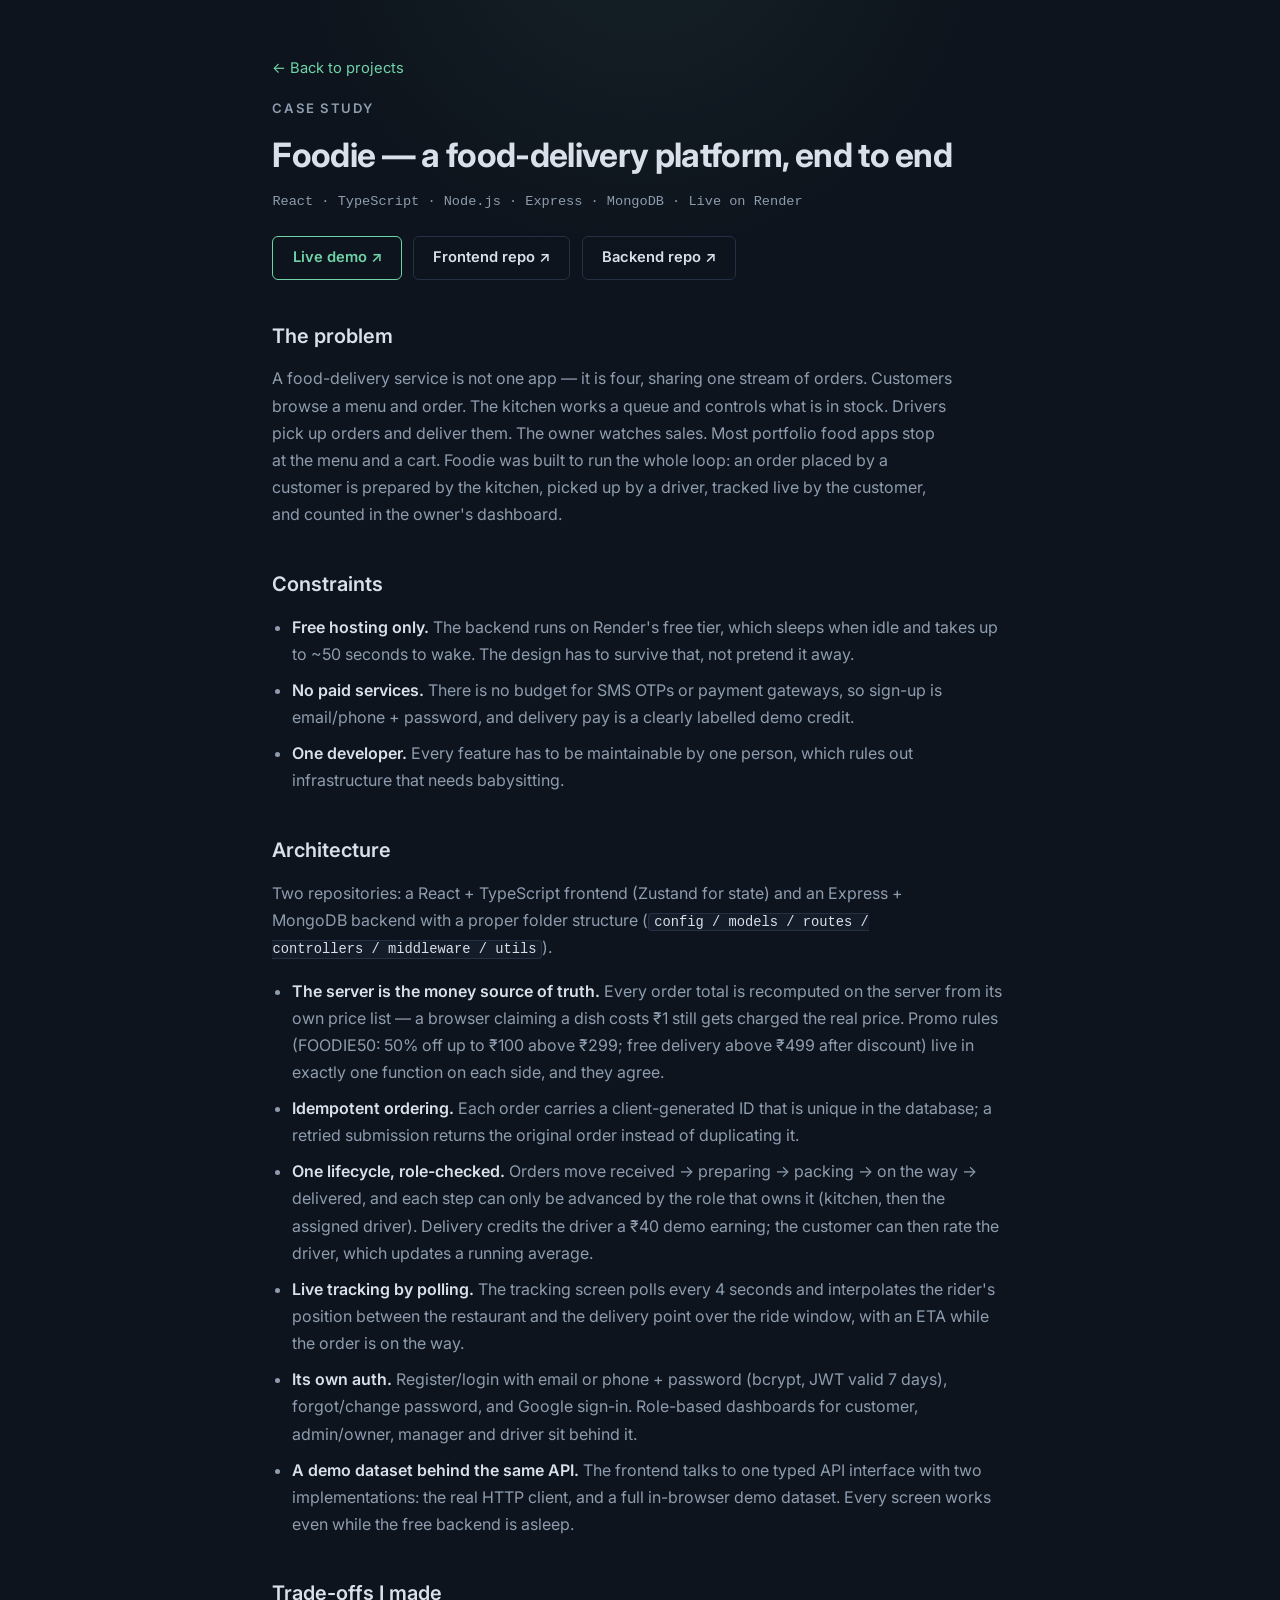
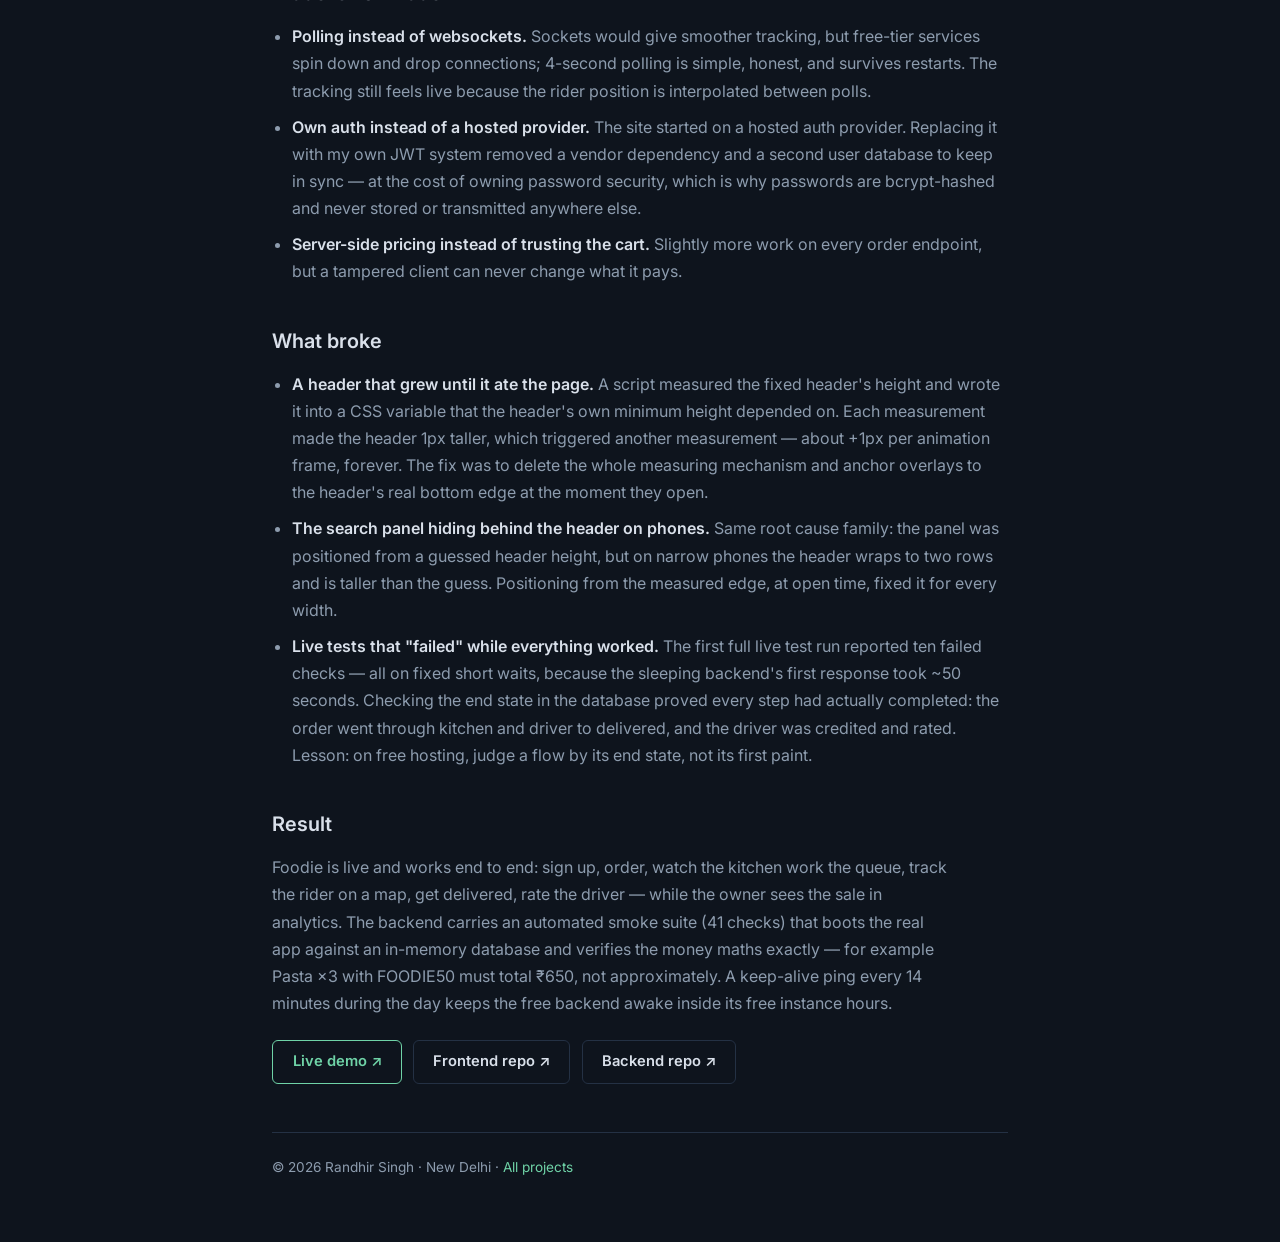
==== case-study-foodie.html @ 16619065 "add project case studies" ====
<!DOCTYPE html>
<html lang="en">
<head>
<meta charset="UTF-8" />
<meta name="viewport" content="width=device-width, initial-scale=1.0" />
<title>Foodie — Case Study · Randhir Singh</title>
<meta name="description" content="Case study: Foodie, a full-stack food-delivery platform with role-based dashboards, live order tracking and its own auth system." />
<meta name="theme-color" content="#0e141d" />
<meta property="og:type" content="article" />
<meta property="og:title" content="Foodie — Case Study" />
<meta property="og:description" content="A full-stack food-delivery platform: customers, kitchen, drivers and owner analytics on one system." />
<script>document.documentElement.classList.add("js");</script>
<link rel="icon" href="data:image/svg+xml,<svg xmlns='http://www.w3.org/2000/svg' viewBox='0 0 100 100'><text y='.9em' font-size='88'>R</text></svg>" />
<link rel="preconnect" href="https://fonts.googleapis.com" />
<link rel="preconnect" href="https://fonts.gstatic.com" crossorigin />
<link href="https://fonts.googleapis.com/css2?family=Inter:wght@400;500;600;700&display=swap" rel="stylesheet" />
<link rel="stylesheet" href="style.css" />
</head>
<body>

<div class="spotlight" id="spotlight" aria-hidden="true"></div>

<main class="cs">
  <p class="cs-back"><a href="index.html#projects">← Back to projects</a></p>

  <p class="cs-kicker">Case study</p>
  <h1>Foodie — a food-delivery platform, end to end</h1>
  <p class="cs-meta">React · TypeScript · Node.js · Express · MongoDB · Live on Render</p>

  <div class="cs-actions">
    <a class="btn" href="https://foodie-tvna.onrender.com" target="_blank" rel="noopener">Live demo ↗</a>
    <a class="btn btn-ghost" href="https://github.com/randhirsingh77/Food-Delivery" target="_blank" rel="noopener">Frontend repo ↗</a>
    <a class="btn btn-ghost" href="https://github.com/randhirsingh77/foodie-server" target="_blank" rel="noopener">Backend repo ↗</a>
  </div>

  <h2>The problem</h2>
  <p>
    A food-delivery service is not one app — it is four, sharing one stream of orders.
    Customers browse a menu and order. The kitchen works a queue and controls what is
    in stock. Drivers pick up orders and deliver them. The owner watches sales. Most
    portfolio food apps stop at the menu and a cart. Foodie was built to run the whole
    loop: an order placed by a customer is prepared by the kitchen, picked up by a
    driver, tracked live by the customer, and counted in the owner's dashboard.
  </p>

  <h2>Constraints</h2>
  <ul>
    <li><strong>Free hosting only.</strong> The backend runs on Render's free tier, which sleeps when idle and takes up to ~50 seconds to wake. The design has to survive that, not pretend it away.</li>
    <li><strong>No paid services.</strong> There is no budget for SMS OTPs or payment gateways, so sign-up is email/phone + password, and delivery pay is a clearly labelled demo credit.</li>
    <li><strong>One developer.</strong> Every feature has to be maintainable by one person, which rules out infrastructure that needs babysitting.</li>
  </ul>

  <h2>Architecture</h2>
  <p>
    Two repositories: a React + TypeScript frontend (Zustand for state) and an
    Express + MongoDB backend with a proper folder structure
    (<code>config / models / routes / controllers / middleware / utils</code>).
  </p>
  <ul>
    <li><strong>The server is the money source of truth.</strong> Every order total is recomputed on the server from its own price list — a browser claiming a dish costs ₹1 still gets charged the real price. Promo rules (FOODIE50: 50% off up to ₹100 above ₹299; free delivery above ₹499 after discount) live in exactly one function on each side, and they agree.</li>
    <li><strong>Idempotent ordering.</strong> Each order carries a client-generated ID that is unique in the database; a retried submission returns the original order instead of duplicating it.</li>
    <li><strong>One lifecycle, role-checked.</strong> Orders move received → preparing → packing → on the way → delivered, and each step can only be advanced by the role that owns it (kitchen, then the assigned driver). Delivery credits the driver a ₹40 demo earning; the customer can then rate the driver, which updates a running average.</li>
    <li><strong>Live tracking by polling.</strong> The tracking screen polls every 4 seconds and interpolates the rider's position between the restaurant and the delivery point over the ride window, with an ETA while the order is on the way.</li>
    <li><strong>Its own auth.</strong> Register/login with email or phone + password (bcrypt, JWT valid 7 days), forgot/change password, and Google sign-in. Role-based dashboards for customer, admin/owner, manager and driver sit behind it.</li>
    <li><strong>A demo dataset behind the same API.</strong> The frontend talks to one typed API interface with two implementations: the real HTTP client, and a full in-browser demo dataset. Every screen works even while the free backend is asleep.</li>
  </ul>

  <h2>Trade-offs I made</h2>
  <ul>
    <li><strong>Polling instead of websockets.</strong> Sockets would give smoother tracking, but free-tier services spin down and drop connections; 4-second polling is simple, honest, and survives restarts. The tracking still feels live because the rider position is interpolated between polls.</li>
    <li><strong>Own auth instead of a hosted provider.</strong> The site started on a hosted auth provider. Replacing it with my own JWT system removed a vendor dependency and a second user database to keep in sync — at the cost of owning password security, which is why passwords are bcrypt-hashed and never stored or transmitted anywhere else.</li>
    <li><strong>Server-side pricing instead of trusting the cart.</strong> Slightly more work on every order endpoint, but a tampered client can never change what it pays.</li>
  </ul>

  <h2>What broke</h2>
  <ul>
    <li><strong>A header that grew until it ate the page.</strong> A script measured the fixed header's height and wrote it into a CSS variable that the header's own minimum height depended on. Each measurement made the header 1px taller, which triggered another measurement — about +1px per animation frame, forever. The fix was to delete the whole measuring mechanism and anchor overlays to the header's real bottom edge at the moment they open.</li>
    <li><strong>The search panel hiding behind the header on phones.</strong> Same root cause family: the panel was positioned from a guessed header height, but on narrow phones the header wraps to two rows and is taller than the guess. Positioning from the measured edge, at open time, fixed it for every width.</li>
    <li><strong>Live tests that "failed" while everything worked.</strong> The first full live test run reported ten failed checks — all on fixed short waits, because the sleeping backend's first response took ~50 seconds. Checking the end state in the database proved every step had actually completed: the order went through kitchen and driver to delivered, and the driver was credited and rated. Lesson: on free hosting, judge a flow by its end state, not its first paint.</li>
  </ul>

  <h2>Result</h2>
  <p>
    Foodie is live and works end to end: sign up, order, watch the kitchen work the
    queue, track the rider on a map, get delivered, rate the driver — while the owner
    sees the sale in analytics. The backend carries an automated smoke suite (41
    checks) that boots the real app against an in-memory database and verifies the
    money maths exactly — for example Pasta ×3 with FOODIE50 must total ₹650, not
    approximately. A keep-alive ping every 14 minutes during the day keeps the free
    backend awake inside its free instance hours.
  </p>

  <div class="cs-actions">
    <a class="btn" href="https://foodie-tvna.onrender.com" target="_blank" rel="noopener">Live demo ↗</a>
    <a class="btn btn-ghost" href="https://github.com/randhirsingh77/Food-Delivery" target="_blank" rel="noopener">Frontend repo ↗</a>
    <a class="btn btn-ghost" href="https://github.com/randhirsingh77/foodie-server" target="_blank" rel="noopener">Backend repo ↗</a>
  </div>

  <footer class="footer">
    <p>© <span id="year"></span> Randhir Singh · New Delhi ·
      <a href="index.html#projects">All projects</a>
    </p>
  </footer>
</main>

<script src="script.js"></script>
</body>
</html>
---- style.css ----
:root {
  --bg: #0e141d;
  --bg-soft: #131c28;
  --border: #243144;
  --text: #d9e0ea;
  --muted: #8d9cae;
  --accent: #6fd3a7;
  --header-offset: 24px;
}

* { margin: 0; padding: 0; box-sizing: border-box; }

html { scroll-behavior: smooth; }

body {
  background: var(--bg);
  color: var(--text);
  font-family: "Inter", system-ui, -apple-system, "Segoe UI", sans-serif;
  line-height: 1.7;
  font-size: 16px;
  -webkit-font-smoothing: antialiased;
}

a { color: var(--accent); text-decoration: none; }
a:hover { text-decoration: underline; }

::selection { background: rgba(111, 211, 167, .28); }

/* ---------- Layout ---------- */
.layout {
  max-width: 1180px;
  margin: 0 auto;
  padding: 0 3rem;
  display: grid;
  grid-template-columns: 5fr 6fr;
  gap: 4rem;
}

/* ---------- Sidebar ---------- */
.sidebar {
  position: sticky;
  top: 0;
  height: 100vh;
  padding: 5.5rem 0 3rem;
  display: flex;
  flex-direction: column;
  justify-content: space-between;
}

.hello { color: var(--accent); font-size: .95rem; font-weight: 500; margin-bottom: .8rem; }

.sidebar h1 {
  font-size: 2.9rem;
  font-weight: 700;
  letter-spacing: -0.02em;
  line-height: 1.1;
}

.sidebar h2 {
  font-size: 1.15rem;
  font-weight: 600;
  color: var(--text);
  margin-top: .9rem;
}

.intro { color: var(--muted); margin-top: 1.1rem; max-width: 42ch; }
.intro strong { color: var(--text); }

.location { color: var(--muted); font-size: .9rem; margin-top: 1rem; }

/* Side nav */
.side-nav { margin-top: 3.2rem; display: flex; flex-direction: column; gap: .55rem; }
.side-link {
  display: flex; align-items: center; gap: .8rem;
  color: var(--muted); font-size: .82rem; font-weight: 600;
  letter-spacing: .12em; text-transform: uppercase;
  padding: .3rem 0;
}
.side-link .line {
  display: block; width: 32px; height: 1px; background: var(--muted);
  transition: width .25s ease, background .25s ease;
}
.side-link:hover, .side-link.active { color: var(--text); text-decoration: none; }
.side-link:hover .line, .side-link.active .line { width: 56px; background: var(--text); }

/* Sidebar bottom */
.sidebar-bottom { display: flex; align-items: center; gap: 1.2rem; }
.sidebar-bottom a { color: var(--muted); display: inline-flex; }
.sidebar-bottom a:hover { color: var(--accent); text-decoration: none; }
.resume-link { font-size: .9rem; font-weight: 500; }
.naukri-link { opacity: .85; transition: opacity .2s ease; }
.naukri-link:hover { opacity: 1; }

/* ---------- Content ---------- */
.content { padding: 5.5rem 0 3rem; }

.section { margin-bottom: 5.5rem; scroll-margin-top: var(--header-offset); }
.section:last-of-type { margin-bottom: 3.5rem; }

.section-label {
  font-size: .85rem; font-weight: 700; letter-spacing: .14em;
  text-transform: uppercase; color: var(--text);
  margin-bottom: 1.4rem;
}

.section p { color: var(--muted); margin-bottom: 1rem; max-width: 62ch; }
.section p strong { color: var(--text); font-weight: 600; }

/* Tech list (About) */
.tech-list {
  list-style: none;
  display: grid; grid-template-columns: 1fr 1fr;
  gap: .3rem 1.5rem;
  max-width: 480px; margin-top: .4rem;
}
.tech-list li { color: var(--muted); font-size: .93rem; padding-left: 1.1rem; position: relative; }
.tech-list li::before {
  content: "▸"; position: absolute; left: 0; color: var(--accent); font-size: .8rem; top: .12em;
}

/* Entries (experience + projects) */
.entry {
  display: grid; grid-template-columns: 128px 1fr; gap: 1.2rem;
  padding: 1.1rem 1.2rem; margin: 0 -1.2rem 1rem;
  border-radius: 8px;
  transition: background .2s ease;
}
.entry:hover { background: rgba(255, 255, 255, .03); }

.entry-when {
  color: var(--muted) !important; font-size: .78rem !important; font-weight: 600;
  letter-spacing: .06em; text-transform: uppercase; padding-top: .3rem; margin: 0 !important;
}

.entry-body h4 { font-size: 1.02rem; font-weight: 600; margin-bottom: .35rem; }
.entry-body h4 a { color: var(--text); }
.entry-body h4 a:hover { color: var(--accent); text-decoration: none; }
.entry-body h4 .arrow { font-size: .85em; display: inline-block; transition: transform .2s ease; }
.entry-body h4 a:hover .arrow { transform: translate(2px, -2px); }
.entry-body p { font-size: .95rem; margin-bottom: .4rem; }

.entry-tech {
  color: var(--muted) !important; font-size: .8rem !important;
  font-family: ui-monospace, "SF Mono", Menlo, Consolas, monospace;
  margin-bottom: 0 !important;
}

/* ---------- Contact ---------- */
.contact-heading { font-size: 1.6rem; font-weight: 700; margin-bottom: .8rem; }
.direct-mail { font-size: .97rem; }

.contact-form { margin-top: 1.8rem; max-width: 520px; display: flex; flex-direction: column; gap: 1rem; }
.contact-form label { display: flex; flex-direction: column; gap: .35rem; font-size: .9rem; font-weight: 500; color: var(--text); }
.contact-form input[type="text"],
.contact-form input[type="email"],
.contact-form textarea {
  background: var(--bg-soft);
  border: 1px solid var(--border);
  border-radius: 6px;
  color: var(--text);
  font: inherit; font-size: .95rem;
  padding: .65rem .8rem;
  width: 100%;
}
.contact-form textarea { resize: vertical; }
.contact-form input:focus, .contact-form textarea:focus {
  outline: none; border-color: var(--accent);
}
.contact-form input::placeholder, .contact-form textarea::placeholder { color: #5c6b7d; }

.honey { display: none !important; }

.contact-form button {
  align-self: flex-start;
  background: transparent;
  color: var(--accent);
  border: 1px solid var(--accent);
  border-radius: 6px;
  font: inherit; font-size: .95rem; font-weight: 600;
  padding: .65rem 1.5rem;
  cursor: pointer;
  transition: background .2s ease;
}
.contact-form button:hover { background: rgba(111, 211, 167, .1); }
.contact-form button:disabled { opacity: .55; cursor: wait; }

.form-status { font-size: .92rem; margin: 0 !important; min-height: 1.4em; }
.form-status.ok { color: var(--accent) !important; }
.form-status.err { color: #e08a8a !important; }

/* ---------- Case-study pages ---------- */
.cs {
  position: relative; z-index: 1;
  max-width: 780px; margin: 0 auto;
  padding: 3.5rem 1.4rem 3rem;
}
.cs-back { margin-bottom: 2.2rem; font-size: .92rem; }
.cs-kicker {
  color: var(--accent); font-size: .82rem; font-weight: 600;
  letter-spacing: .12em; text-transform: uppercase; margin-bottom: .7rem;
}
.cs h1 { font-size: 2.1rem; font-weight: 700; letter-spacing: -0.02em; line-height: 1.2; }
.cs-meta {
  color: var(--muted); font-size: .85rem;
  font-family: ui-monospace, "SF Mono", Menlo, Consolas, monospace;
  margin: .9rem 0 1.6rem;
}
.cs h2 { font-size: 1.25rem; font-weight: 600; margin: 2.4rem 0 .8rem; }
.cs p { color: var(--muted); margin-bottom: 1rem; max-width: 68ch; }
.cs p strong, .cs li strong { color: var(--text); font-weight: 600; }
.cs ul { margin: 0 0 1rem 1.2rem; color: var(--muted); }
.cs li { margin-bottom: .55rem; }
.cs code {
  font-family: ui-monospace, "SF Mono", Menlo, Consolas, monospace;
  font-size: .86em; color: var(--text);
  background: var(--bg-soft); border: 1px solid var(--border);
  border-radius: 4px; padding: .05em .35em;
}
.cs .footer { margin-top: 3rem; }

.cs-actions { display: flex; flex-wrap: wrap; gap: .7rem; margin: 1.4rem 0 .4rem; }
.btn {
  display: inline-block;
  color: var(--accent); border: 1px solid var(--accent); border-radius: 6px;
  font-size: .92rem; font-weight: 600; padding: .55rem 1.2rem;
  transition: background .2s ease;
}
.btn:hover { background: rgba(111, 211, 167, .1); text-decoration: none; }
.btn-ghost { color: var(--text); border-color: var(--border); }
.btn-ghost:hover { border-color: var(--accent); color: var(--accent); background: transparent; }

/* Case-study link inside project entries */
.cs-link { font-size: .9rem; font-weight: 500; }

/* ---------- Footer ---------- */
.footer { border-top: 1px solid var(--border); padding-top: 1.4rem; }
.footer p { color: var(--muted); font-size: .85rem; }

/* ---------- Mobile ---------- */
@media (max-width: 900px) {
  .layout { grid-template-columns: 1fr; gap: 0; padding: 0 1.4rem; }

  .sidebar {
    position: static; height: auto;
    padding: 3.2rem 0 0;
  }
  .sidebar h1 { font-size: 2.3rem; }
  .intro { max-width: 60ch; }

  .side-nav { flex-direction: row; flex-wrap: wrap; gap: 1.1rem; margin-top: 1.8rem; }
  .side-link .line { display: none; }

  .sidebar-bottom { margin-top: 1.6rem; }

  .content { padding: 3rem 0 2.5rem; }
  .section { margin-bottom: 3.8rem; }

  .section-label {
    position: sticky; top: 0;
    background: rgba(14, 20, 29, .9);
    backdrop-filter: blur(8px);
    padding: .7rem 0;
    z-index: 5;
  }

  .entry { grid-template-columns: 1fr; gap: .2rem; padding: .9rem .8rem; margin: 0 -.8rem .8rem; }
  .entry:hover { background: transparent; }
}

/* ---------- Subtle motion (reference-site style) ---------- */
.spotlight {
  position: fixed; inset: 0; z-index: 0; pointer-events: none;
  background: radial-gradient(560px circle at var(--mx, 50%) var(--my, -10%),
    rgba(111, 211, 167, .07), transparent 65%);
}
.layout { position: relative; z-index: 1; }

.js .reveal {
  opacity: 0; transform: translateY(14px);
  transition: opacity .55s ease, transform .55s ease;
}
.js .reveal.in { opacity: 1; transform: none; }

/* Animated underline for inline content links */
.section p a, .footer p a {
  text-decoration: none;
  background-image: linear-gradient(currentColor, currentColor);
  background-repeat: no-repeat;
  background-size: 0% 1px;
  background-position: 0 100%;
  padding-bottom: 1px;
  transition: background-size .3s ease;
}
.section p a:hover, .footer p a:hover { background-size: 100% 1px; text-decoration: none; }

@media (prefers-reduced-motion: reduce) {
  .js .reveal { opacity: 1; transform: none; transition: none; }
  .spotlight { display: none; }
  html { scroll-behavior: auto; }
}
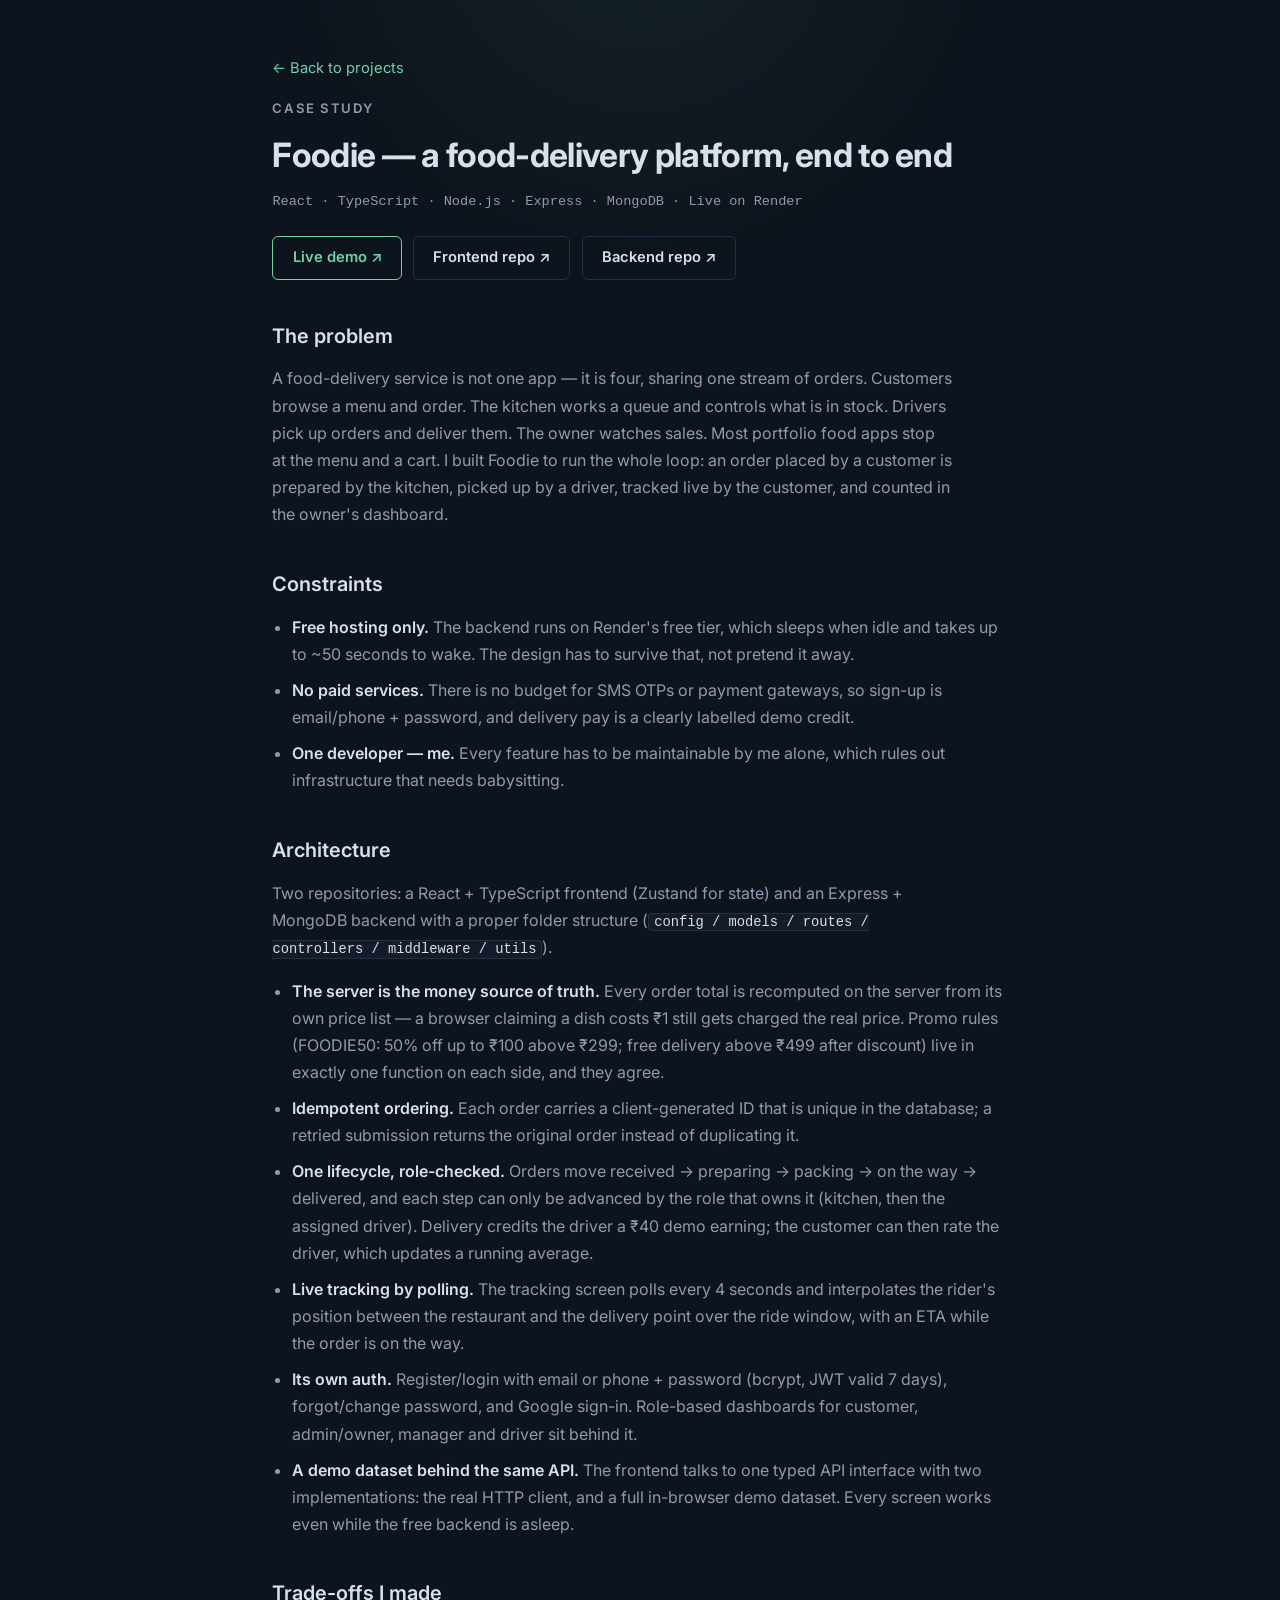
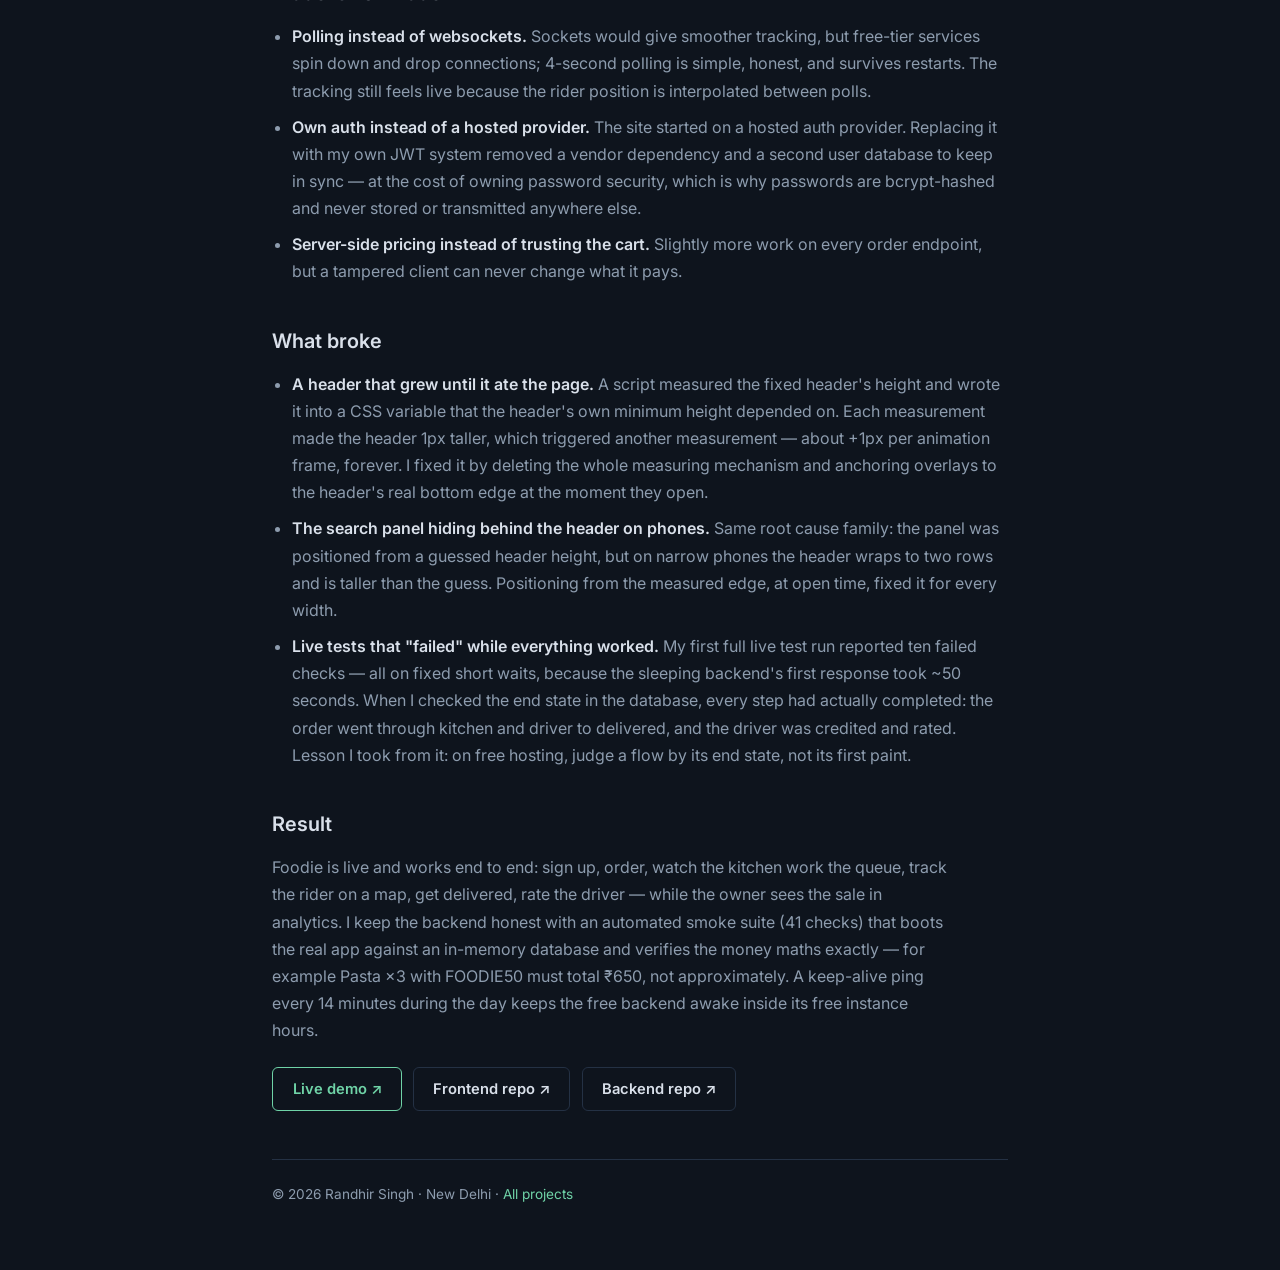
==== commit aaa6fa7e: "Write the Foodie case study in first person" ====
--- a/case-study-foodie.html
+++ b/case-study-foodie.html
@@ -38,7 +38,7 @@
     A food-delivery service is not one app — it is four, sharing one stream of orders.
     Customers browse a menu and order. The kitchen works a queue and controls what is
     in stock. Drivers pick up orders and deliver them. The owner watches sales. Most
-    portfolio food apps stop at the menu and a cart. Foodie was built to run the whole
+    portfolio food apps stop at the menu and a cart. I built Foodie to run the whole
     loop: an order placed by a customer is prepared by the kitchen, picked up by a
     driver, tracked live by the customer, and counted in the owner's dashboard.
   </p>
@@ -47,7 +47,7 @@
   <ul>
     <li><strong>Free hosting only.</strong> The backend runs on Render's free tier, which sleeps when idle and takes up to ~50 seconds to wake. The design has to survive that, not pretend it away.</li>
     <li><strong>No paid services.</strong> There is no budget for SMS OTPs or payment gateways, so sign-up is email/phone + password, and delivery pay is a clearly labelled demo credit.</li>
-    <li><strong>One developer.</strong> Every feature has to be maintainable by one person, which rules out infrastructure that needs babysitting.</li>
+    <li><strong>One developer — me.</strong> Every feature has to be maintainable by me alone, which rules out infrastructure that needs babysitting.</li>
   </ul>
 
   <h2>Architecture</h2>
@@ -74,20 +74,20 @@
 
   <h2>What broke</h2>
   <ul>
-    <li><strong>A header that grew until it ate the page.</strong> A script measured the fixed header's height and wrote it into a CSS variable that the header's own minimum height depended on. Each measurement made the header 1px taller, which triggered another measurement — about +1px per animation frame, forever. The fix was to delete the whole measuring mechanism and anchor overlays to the header's real bottom edge at the moment they open.</li>
+    <li><strong>A header that grew until it ate the page.</strong> A script measured the fixed header's height and wrote it into a CSS variable that the header's own minimum height depended on. Each measurement made the header 1px taller, which triggered another measurement — about +1px per animation frame, forever. I fixed it by deleting the whole measuring mechanism and anchoring overlays to the header's real bottom edge at the moment they open.</li>
     <li><strong>The search panel hiding behind the header on phones.</strong> Same root cause family: the panel was positioned from a guessed header height, but on narrow phones the header wraps to two rows and is taller than the guess. Positioning from the measured edge, at open time, fixed it for every width.</li>
-    <li><strong>Live tests that "failed" while everything worked.</strong> The first full live test run reported ten failed checks — all on fixed short waits, because the sleeping backend's first response took ~50 seconds. Checking the end state in the database proved every step had actually completed: the order went through kitchen and driver to delivered, and the driver was credited and rated. Lesson: on free hosting, judge a flow by its end state, not its first paint.</li>
+    <li><strong>Live tests that "failed" while everything worked.</strong> My first full live test run reported ten failed checks — all on fixed short waits, because the sleeping backend's first response took ~50 seconds. When I checked the end state in the database, every step had actually completed: the order went through kitchen and driver to delivered, and the driver was credited and rated. Lesson I took from it: on free hosting, judge a flow by its end state, not its first paint.</li>
   </ul>
 
   <h2>Result</h2>
   <p>
     Foodie is live and works end to end: sign up, order, watch the kitchen work the
     queue, track the rider on a map, get delivered, rate the driver — while the owner
-    sees the sale in analytics. The backend carries an automated smoke suite (41
-    checks) that boots the real app against an in-memory database and verifies the
-    money maths exactly — for example Pasta ×3 with FOODIE50 must total ₹650, not
-    approximately. A keep-alive ping every 14 minutes during the day keeps the free
-    backend awake inside its free instance hours.
+    sees the sale in analytics. I keep the backend honest with an automated smoke
+    suite (41 checks) that boots the real app against an in-memory database and
+    verifies the money maths exactly — for example Pasta ×3 with FOODIE50 must total
+    ₹650, not approximately. A keep-alive ping every 14 minutes during the day keeps
+    the free backend awake inside its free instance hours.
   </p>
 
   <div class="cs-actions">
--- a/style.css
+++ b/style.css
@@ -232,6 +232,21 @@
 /* Case-study link inside project entries */
 .cs-link { font-size: .9rem; font-weight: 500; }
 
+/* Demo buttons inside project entries */
+.demo-actions { margin: .7rem 0 .3rem !important; }
+.demo-note { font-size: .82rem !important; color: var(--muted); margin-bottom: .5rem !important; }
+
+/* ---------- Recent activity ---------- */
+.activity-list { list-style: none; margin-top: .4rem; }
+.activity-item {
+  padding: .8rem 0; border-bottom: 1px solid var(--border);
+  font-size: .95rem; color: var(--muted);
+}
+.activity-item:last-child { border-bottom: none; }
+.activity-item a { color: var(--text); font-weight: 500; }
+.activity-item a:hover { color: var(--accent); }
+.activity-when { display: block; font-size: .8rem; color: var(--muted); margin-top: .15rem; }
+
 /* ---------- Footer ---------- */
 .footer { border-top: 1px solid var(--border); padding-top: 1.4rem; }
 .footer p { color: var(--muted); font-size: .85rem; }
